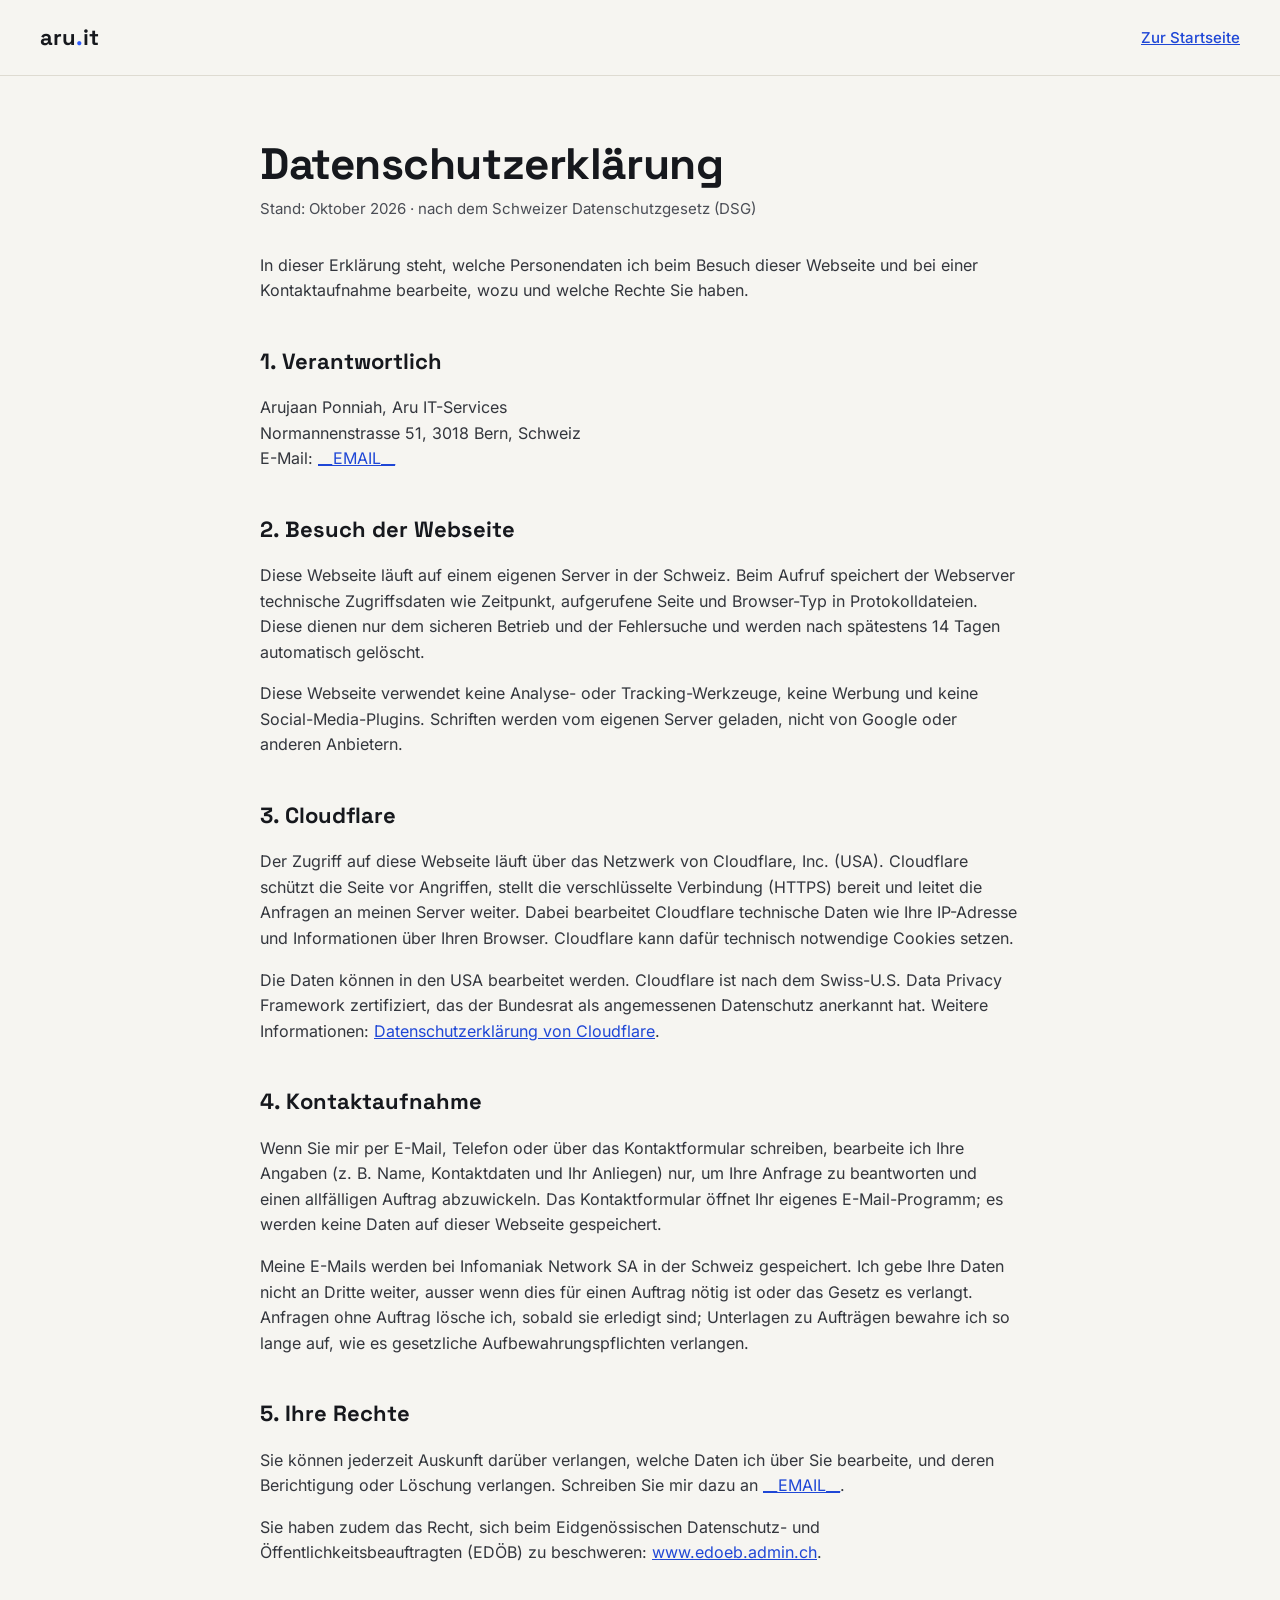
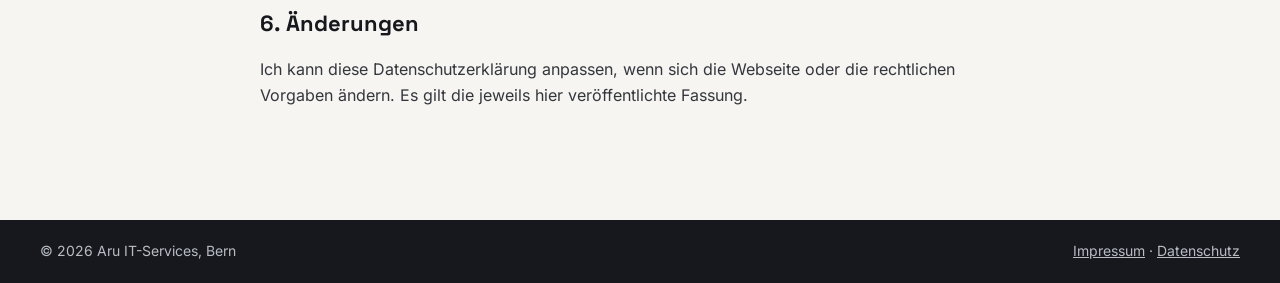
==== datenschutz.html @ a5c108ee "Impressum und Datenschutz (Entwurf, E-Mail-Platzhalter offen) Co-Authored-By: Claude Opus 5.5 <norep" ====
<!doctype html>
<html lang="de">
<head>
<meta charset="utf-8">
<meta name="viewport" content="width=device-width, initial-scale=1">
<title>Datenschutz – Aru IT-Services</title>
<meta name="robots" content="noindex">
<link rel="stylesheet" href="/fonts/fonts.css">
<style>
body{margin:0;background:#F6F5F1;font-family:Inter,system-ui,sans-serif;color:#16181D;line-height:1.6}
a{color:#1F47D6}a:hover{color:#16181D}
a:focus-visible{outline:2px solid #2D5BFF;outline-offset:3px}
header{border-bottom:1px solid #DEDBD2}
.bar{max-width:1200px;margin:0 auto;padding:20px 24px;display:flex;flex-wrap:wrap;align-items:center;justify-content:space-between;gap:16px}
.logo{font-family:'Space Grotesk',sans-serif;font-weight:700;font-size:22px;color:#16181D;text-decoration:none}
.logo span{color:#2D5BFF}
main{max-width:760px;margin:0 auto;padding:64px 24px 96px}
h1{font-family:'Space Grotesk',sans-serif;font-size:clamp(30px,8vw,44px);overflow-wrap:anywhere;hyphens:auto;line-height:1.1;margin:0 0 8px;letter-spacing:-0.01em}
h2{font-family:'Space Grotesk',sans-serif;font-size:22px;margin:40px 0 8px}
p,li{font-size:16px;color:#33363D}
.meta{color:#4A4D55;font-size:15px;margin:0 0 32px}
address{font-style:normal}
footer{background:#16181D;color:#B9BCC4}
footer .bar{font-size:14px}
footer a{color:#B9BCC4}footer a:hover{color:#FFFFFF}
</style>
</head>
<body>
<header><div class="bar">
<a class="logo" href="/">aru<span>.</span>it</a>
<a href="/" style="font-weight:500;font-size:15px">Zur Startseite</a>
</div></header>
<main>
<h1>Datenschutzerklärung</h1>
<p class="meta">Stand: Oktober 2026 · nach dem Schweizer Datenschutzgesetz (DSG)</p>

<p>In dieser Erklärung steht, welche Personendaten ich beim Besuch dieser Webseite und bei einer Kontaktaufnahme bearbeite, wozu und welche Rechte Sie haben.</p>

<h2>1. Verantwortlich</h2>
<address>
<p>Arujaan Ponniah, Aru IT-Services<br>
Normannenstrasse 51, 3018 Bern, Schweiz<br>
E-Mail: <a href="mailto:__EMAIL__">__EMAIL__</a></p>
</address>

<h2>2. Besuch der Webseite</h2>
<p>Diese Webseite läuft auf einem eigenen Server in der Schweiz. Beim Aufruf speichert der Webserver technische Zugriffsdaten wie Zeitpunkt, aufgerufene Seite und Browser-Typ in Protokolldateien. Diese dienen nur dem sicheren Betrieb und der Fehlersuche und werden nach spätestens 14 Tagen automatisch gelöscht.</p>
<p>Diese Webseite verwendet keine Analyse- oder Tracking-Werkzeuge, keine Werbung und keine Social-Media-Plugins. Schriften werden vom eigenen Server geladen, nicht von Google oder anderen Anbietern.</p>

<h2>3. Cloudflare</h2>
<p>Der Zugriff auf diese Webseite läuft über das Netzwerk von Cloudflare, Inc. (USA). Cloudflare schützt die Seite vor Angriffen, stellt die verschlüsselte Verbindung (HTTPS) bereit und leitet die Anfragen an meinen Server weiter. Dabei bearbeitet Cloudflare technische Daten wie Ihre IP-Adresse und Informationen über Ihren Browser. Cloudflare kann dafür technisch notwendige Cookies setzen.</p>
<p>Die Daten können in den USA bearbeitet werden. Cloudflare ist nach dem Swiss-U.S. Data Privacy Framework zertifiziert, das der Bundesrat als angemessenen Datenschutz anerkannt hat. Weitere Informationen: <a href="https://www.cloudflare.com/privacypolicy/" rel="noopener">Datenschutzerklärung von Cloudflare</a>.</p>

<h2>4. Kontaktaufnahme</h2>
<p>Wenn Sie mir per E-Mail, Telefon oder über das Kontaktformular schreiben, bearbeite ich Ihre Angaben (z. B. Name, Kontaktdaten und Ihr Anliegen) nur, um Ihre Anfrage zu beantworten und einen allfälligen Auftrag abzuwickeln. Das Kontaktformular öffnet Ihr eigenes E-Mail-Programm; es werden keine Daten auf dieser Webseite gespeichert.</p>
<p>Meine E-Mails werden bei Infomaniak Network SA in der Schweiz gespeichert. Ich gebe Ihre Daten nicht an Dritte weiter, ausser wenn dies für einen Auftrag nötig ist oder das Gesetz es verlangt. Anfragen ohne Auftrag lösche ich, sobald sie erledigt sind; Unterlagen zu Aufträgen bewahre ich so lange auf, wie es gesetzliche Aufbewahrungspflichten verlangen.</p>

<h2>5. Ihre Rechte</h2>
<p>Sie können jederzeit Auskunft darüber verlangen, welche Daten ich über Sie bearbeite, und deren Berichtigung oder Löschung verlangen. Schreiben Sie mir dazu an <a href="mailto:__EMAIL__">__EMAIL__</a>.</p>
<p>Sie haben zudem das Recht, sich beim Eidgenössischen Datenschutz- und Öffentlichkeitsbeauftragten (EDÖB) zu beschweren: <a href="https://www.edoeb.admin.ch" rel="noopener">www.edoeb.admin.ch</a>.</p>

<h2>6. Änderungen</h2>
<p>Ich kann diese Datenschutzerklärung anpassen, wenn sich die Webseite oder die rechtlichen Vorgaben ändern. Es gilt die jeweils hier veröffentlichte Fassung.</p>
</main>
<footer><div class="bar">
<span>© 2026 Aru IT-Services, Bern</span>
<span><a href="/impressum.html">Impressum</a> · <a href="/datenschutz.html">Datenschutz</a></span>
</div></footer>
</body>
</html>
---- fonts/fonts.css ----
@font-face{font-family:'Inter';font-style:normal;font-weight:400;font-display:swap;src:url('/fonts/inter-latin-400-normal.woff2') format('woff2');}
@font-face{font-family:'Inter';font-style:normal;font-weight:500;font-display:swap;src:url('/fonts/inter-latin-500-normal.woff2') format('woff2');}
@font-face{font-family:'Inter';font-style:normal;font-weight:600;font-display:swap;src:url('/fonts/inter-latin-600-normal.woff2') format('woff2');}
@font-face{font-family:'Space Grotesk';font-style:normal;font-weight:500;font-display:swap;src:url('/fonts/space-grotesk-latin-500-normal.woff2') format('woff2');}
@font-face{font-family:'Space Grotesk';font-style:normal;font-weight:600;font-display:swap;src:url('/fonts/space-grotesk-latin-600-normal.woff2') format('woff2');}
@font-face{font-family:'Space Grotesk';font-style:normal;font-weight:700;font-display:swap;src:url('/fonts/space-grotesk-latin-700-normal.woff2') format('woff2');}
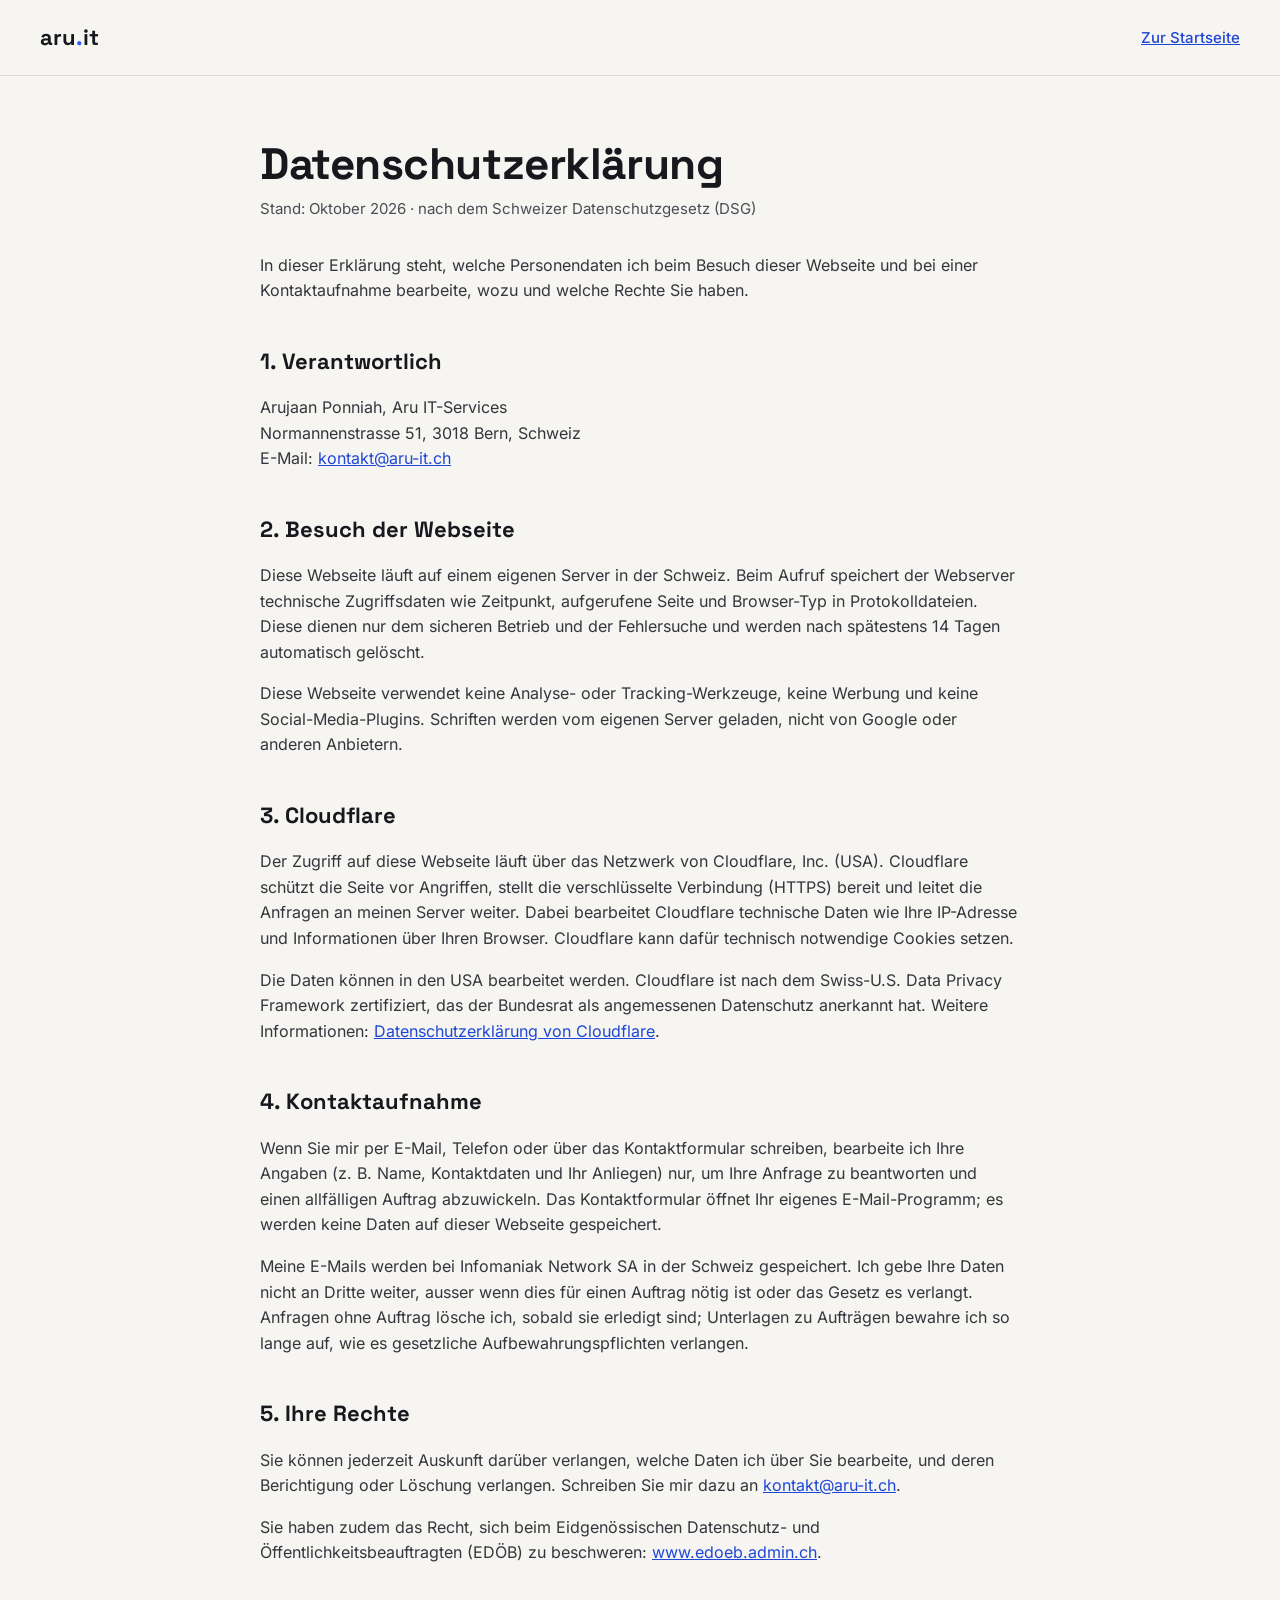
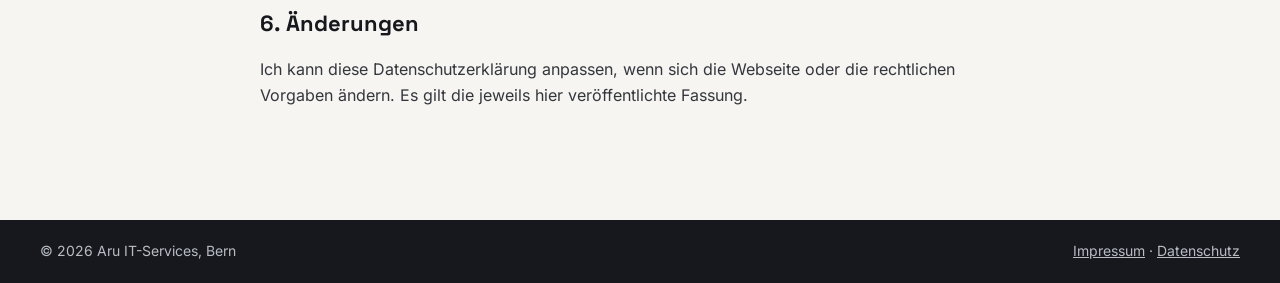
==== commit d24bead5: "E-Mail-Adresse in Impressum und Datenschutz eingetragen Co-Authored-By: Claude Opus 5.5 <noreply@ant" ====
--- a/datenschutz.html
+++ b/datenschutz.html
@@ -40,7 +40,7 @@
 <address>
 <p>Arujaan Ponniah, Aru IT-Services<br>
 Normannenstrasse 51, 3018 Bern, Schweiz<br>
-E-Mail: <a href="mailto:__EMAIL__">__EMAIL__</a></p>
+E-Mail: <a href="mailto:kontakt@aru-it.ch">kontakt@aru-it.ch</a></p>
 </address>
 
 <h2>2. Besuch der Webseite</h2>
@@ -56,7 +56,7 @@
 <p>Meine E-Mails werden bei Infomaniak Network SA in der Schweiz gespeichert. Ich gebe Ihre Daten nicht an Dritte weiter, ausser wenn dies für einen Auftrag nötig ist oder das Gesetz es verlangt. Anfragen ohne Auftrag lösche ich, sobald sie erledigt sind; Unterlagen zu Aufträgen bewahre ich so lange auf, wie es gesetzliche Aufbewahrungspflichten verlangen.</p>
 
 <h2>5. Ihre Rechte</h2>
-<p>Sie können jederzeit Auskunft darüber verlangen, welche Daten ich über Sie bearbeite, und deren Berichtigung oder Löschung verlangen. Schreiben Sie mir dazu an <a href="mailto:__EMAIL__">__EMAIL__</a>.</p>
+<p>Sie können jederzeit Auskunft darüber verlangen, welche Daten ich über Sie bearbeite, und deren Berichtigung oder Löschung verlangen. Schreiben Sie mir dazu an <a href="mailto:kontakt@aru-it.ch">kontakt@aru-it.ch</a>.</p>
 <p>Sie haben zudem das Recht, sich beim Eidgenössischen Datenschutz- und Öffentlichkeitsbeauftragten (EDÖB) zu beschweren: <a href="https://www.edoeb.admin.ch" rel="noopener">www.edoeb.admin.ch</a>.</p>
 
 <h2>6. Änderungen</h2>
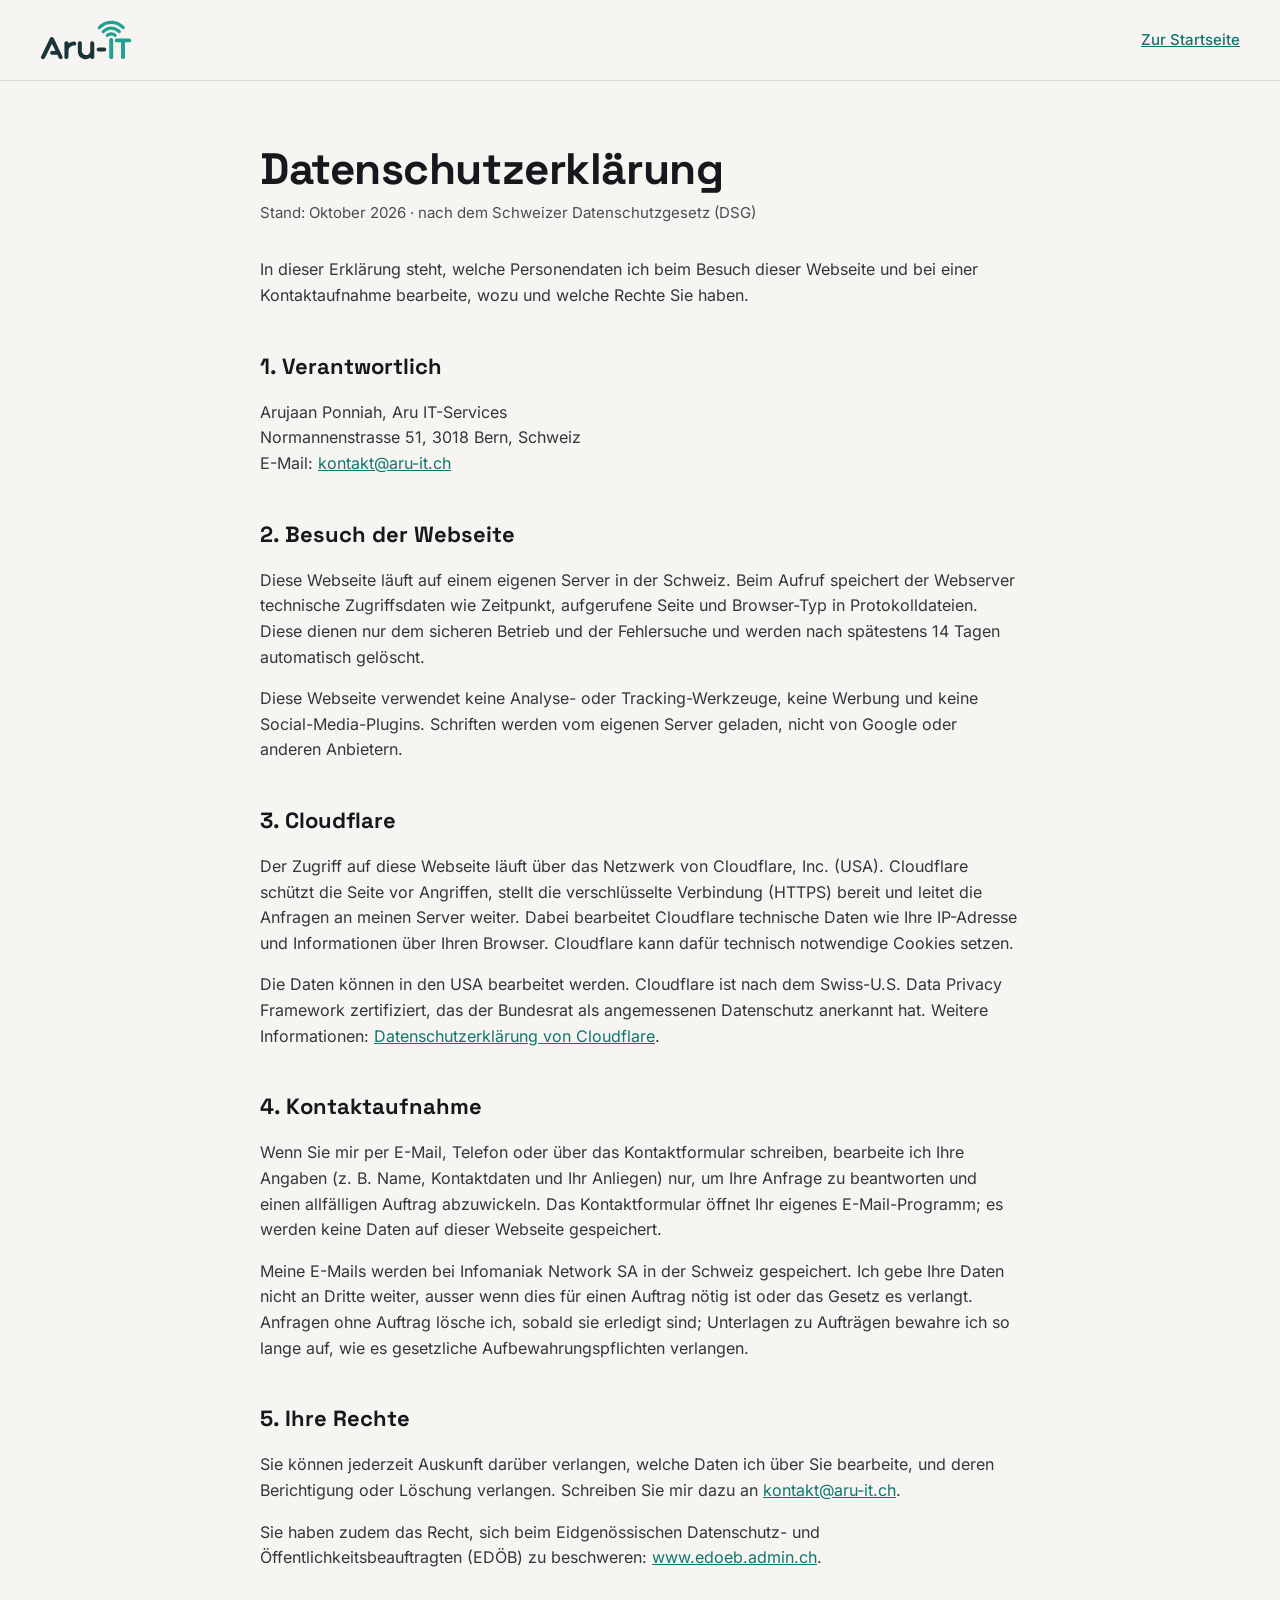
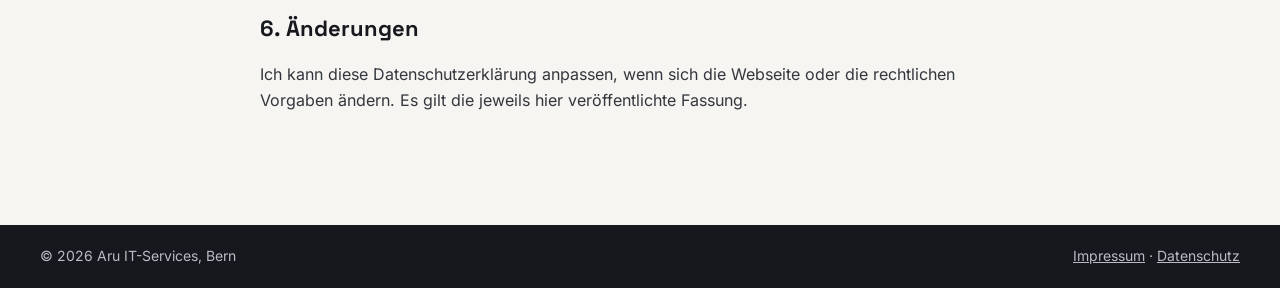
==== commit 76a2a598: "Neues Logo Aru-IT, Favicons und Akzentfarbe Petrol Co-Authored-By: Claude Opus 5.5 <noreply@anthropi" ====
--- a/datenschutz.html
+++ b/datenschutz.html
@@ -6,14 +6,18 @@
 <title>Datenschutz – Aru IT-Services</title>
 <meta name="robots" content="noindex">
 <link rel="stylesheet" href="/fonts/fonts.css">
+<link rel="icon" href="/favicon.svg" type="image/svg+xml">
+<link rel="icon" href="/favicon-32.png" sizes="32x32" type="image/png">
+<link rel="apple-touch-icon" href="/apple-touch-icon.png">
+
 <style>
 body{margin:0;background:#F6F5F1;font-family:Inter,system-ui,sans-serif;color:#16181D;line-height:1.6}
-a{color:#1F47D6}a:hover{color:#16181D}
-a:focus-visible{outline:2px solid #2D5BFF;outline-offset:3px}
+a{color:#0F766E}a:hover{color:#16181D}
+a:focus-visible{outline:2px solid #0F766E;outline-offset:3px}
 header{border-bottom:1px solid #DEDBD2}
 .bar{max-width:1200px;margin:0 auto;padding:20px 24px;display:flex;flex-wrap:wrap;align-items:center;justify-content:space-between;gap:16px}
 .logo{font-family:'Space Grotesk',sans-serif;font-weight:700;font-size:22px;color:#16181D;text-decoration:none}
-.logo span{color:#2D5BFF}
+.logo span{color:#0F766E}
 main{max-width:760px;margin:0 auto;padding:64px 24px 96px}
 h1{font-family:'Space Grotesk',sans-serif;font-size:clamp(30px,8vw,44px);overflow-wrap:anywhere;hyphens:auto;line-height:1.1;margin:0 0 8px;letter-spacing:-0.01em}
 h2{font-family:'Space Grotesk',sans-serif;font-size:22px;margin:40px 0 8px}
@@ -27,7 +31,7 @@
 </head>
 <body>
 <header><div class="bar">
-<a class="logo" href="/">aru<span>.</span>it</a>
+<a class="logo" href="/" aria-label="Aru-IT, zur Startseite"><img src="/logo.svg" alt="Aru-IT" width="92" height="40" style="height:40px;width:auto;display:block"></a>
 <a href="/" style="font-weight:500;font-size:15px">Zur Startseite</a>
 </div></header>
 <main>
